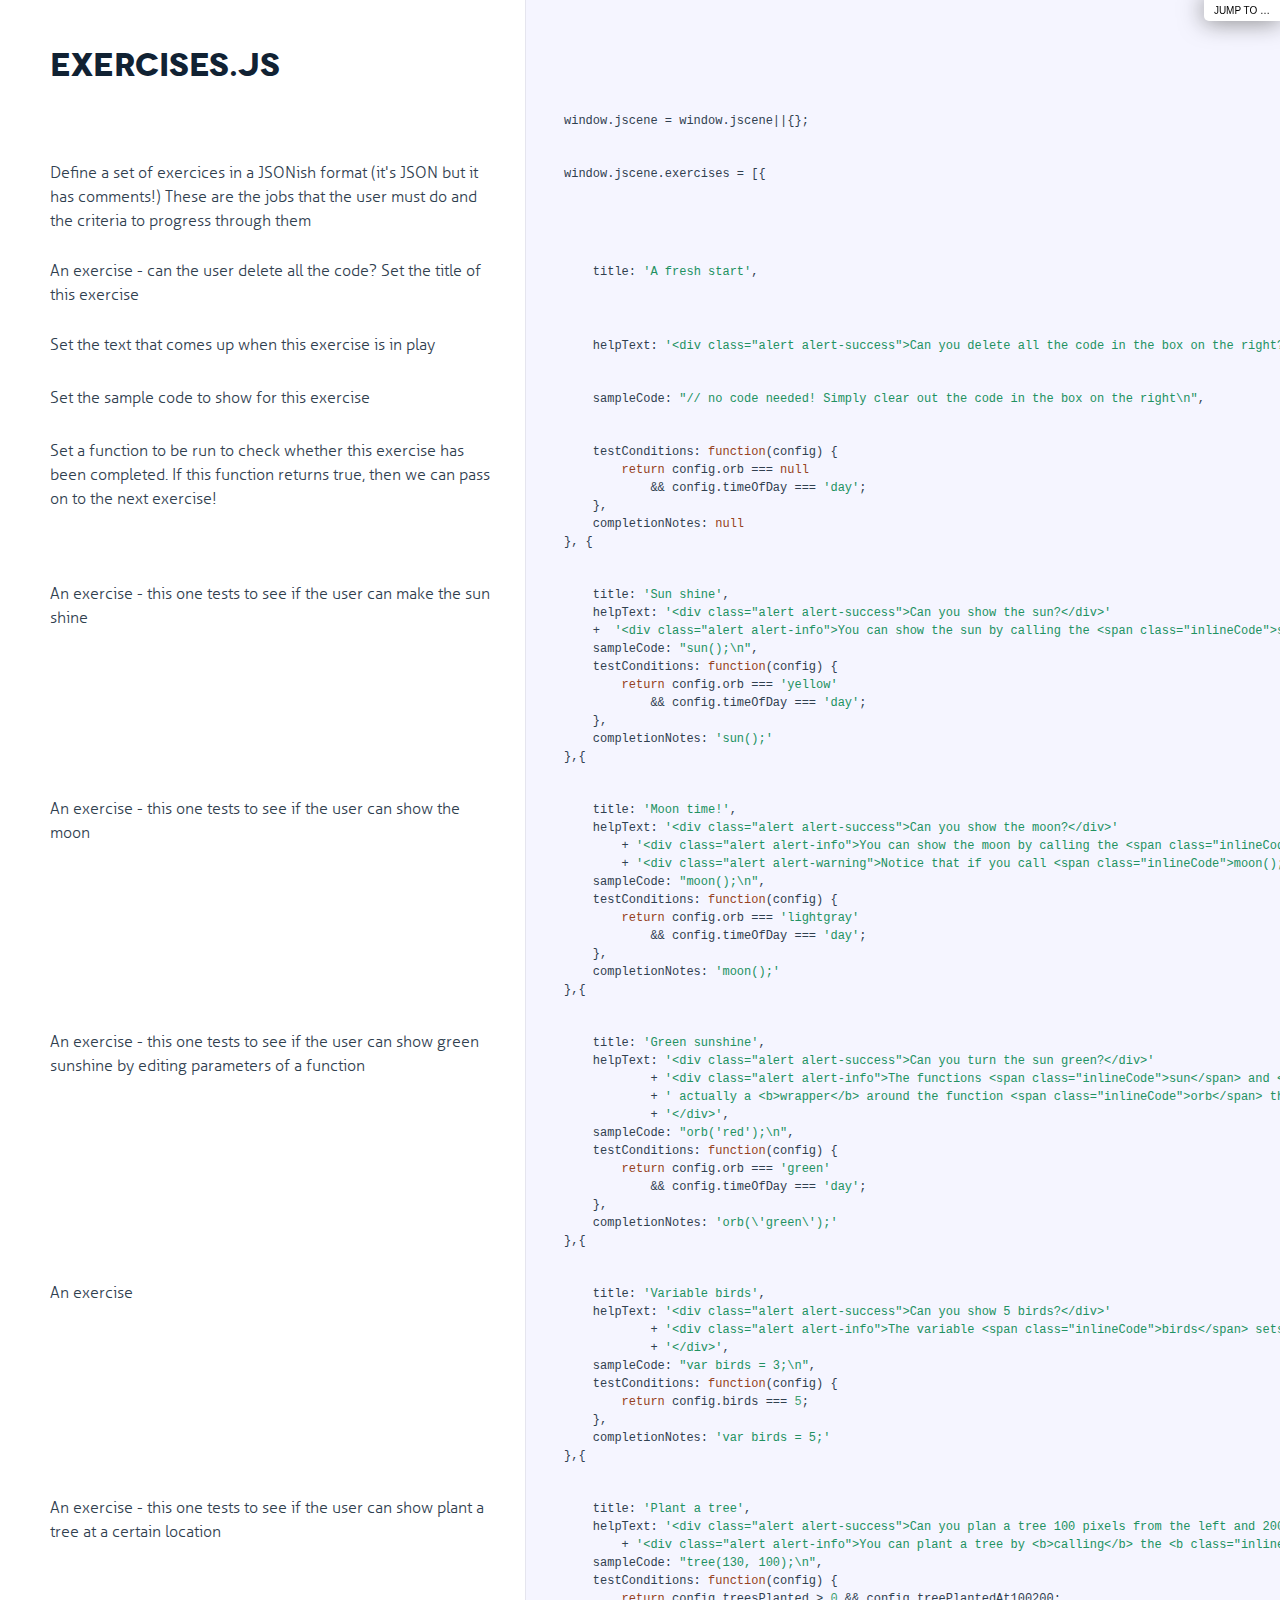
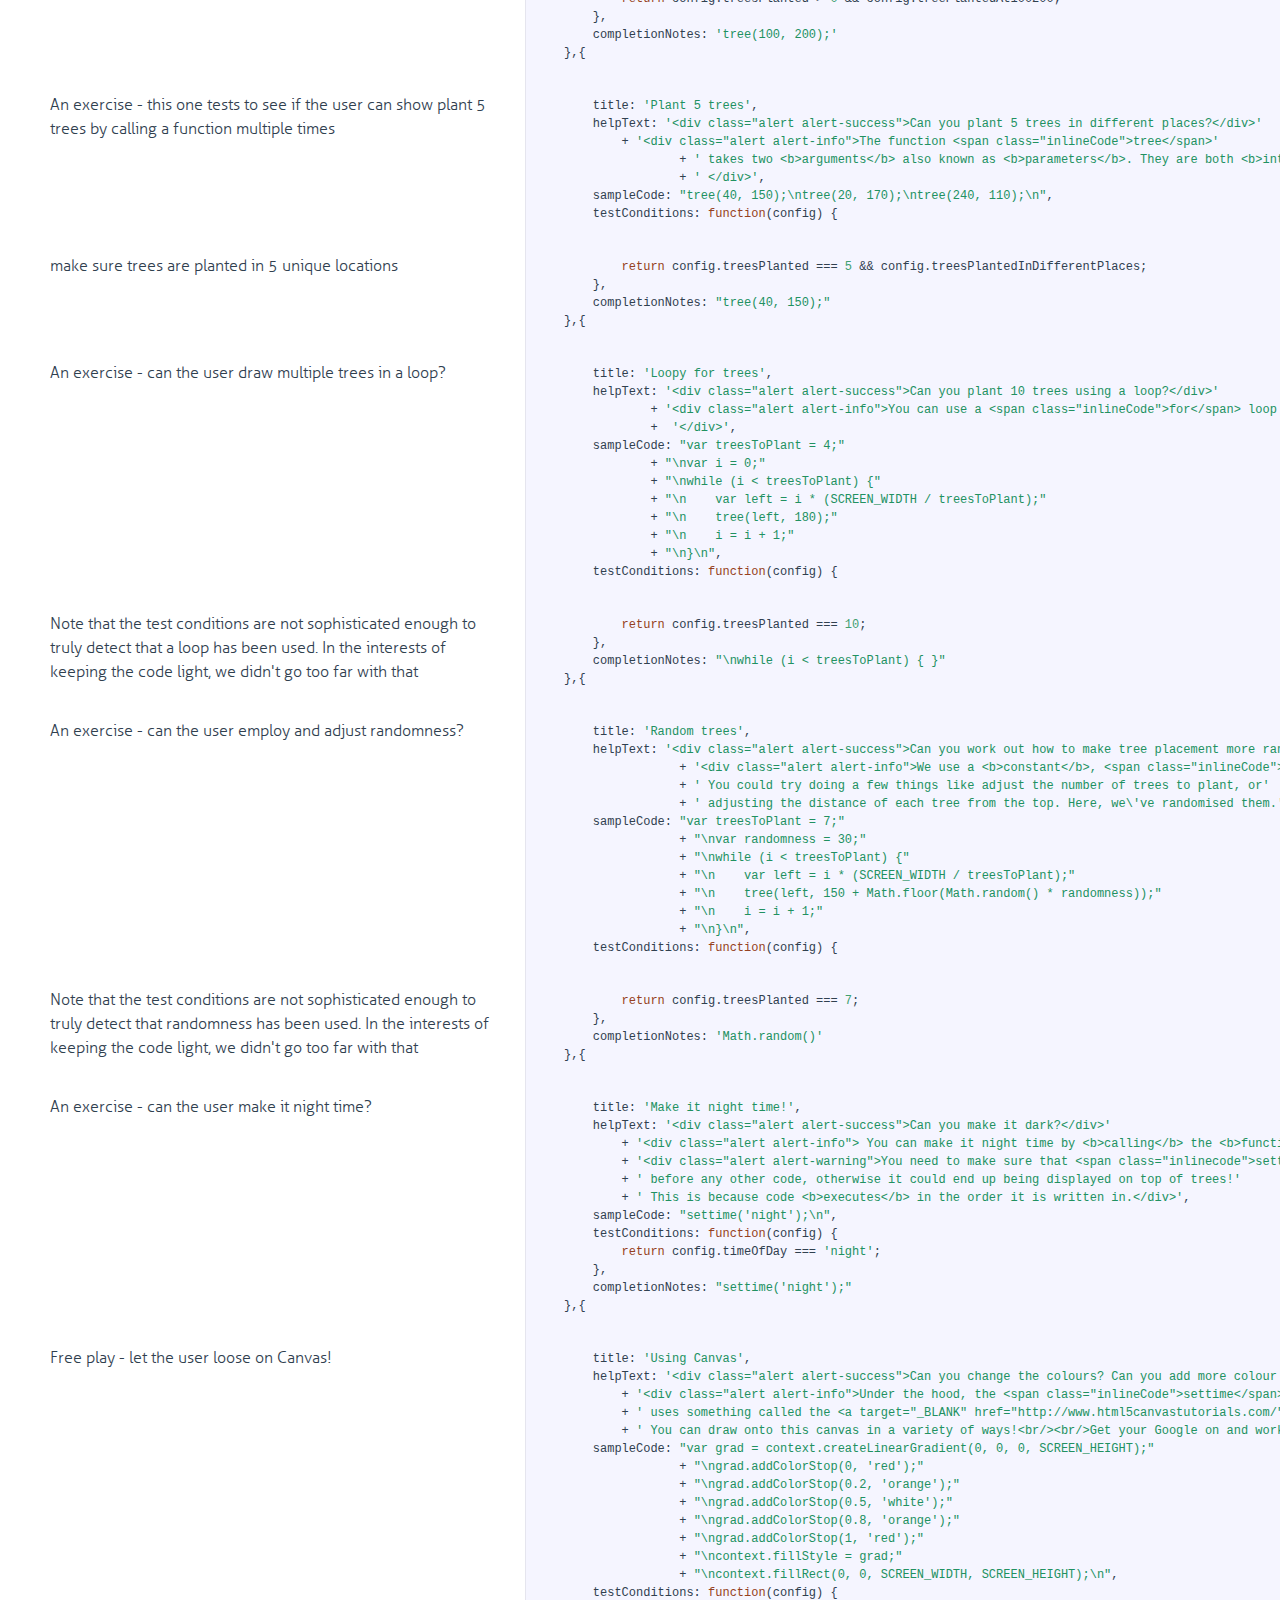
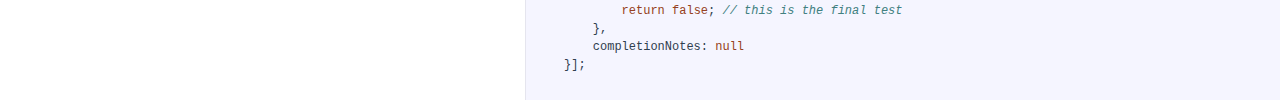
==== docs/exercises.html @ ec860e57 "Update docco" ====
<!DOCTYPE html>

<html>
<head>
  <title>exercises.js</title>
  <meta http-equiv="content-type" content="text/html; charset=UTF-8">
  <meta name="viewport" content="width=device-width, target-densitydpi=160dpi, initial-scale=1.0; maximum-scale=1.0; user-scalable=0;">
  <link rel="stylesheet" media="all" href="docco.css" />
</head>
<body>
  <div id="container">
    <div id="background"></div>
    
      <ul id="jump_to">
        <li>
          <a class="large" href="javascript:void(0);">Jump To &hellip;</a>
          <a class="small" href="javascript:void(0);">+</a>
          <div id="jump_wrapper">
          <div id="jump_page">
            
              
              <a class="source" href="exercises.html">
                exercises.js
              </a>
            
              
              <a class="source" href="jscene-iframe.html">
                jscene-iframe.js
              </a>
            
              
              <a class="source" href="jscene.html">
                jscene.js
              </a>
            
          </div>
        </li>
      </ul>
    
    <ul class="sections">
        
          <li id="title">
              <div class="annotation">
                  <h1>exercises.js</h1>
              </div>
          </li>
        
        
        
        <li id="section-1">
            <div class="annotation">
              
              <div class="pilwrap ">
                <a class="pilcrow" href="#section-1">&#182;</a>
              </div>
              
            </div>
            
            <div class="content"><div class='highlight'><pre>window.jscene = window.jscene||{};</pre></div></div>
            
        </li>
        
        
        <li id="section-2">
            <div class="annotation">
              
              <div class="pilwrap ">
                <a class="pilcrow" href="#section-2">&#182;</a>
              </div>
              <p>Define a set of exercices in a JSONish format (it&#39;s JSON but it has comments!)
These are the jobs that the user must do and the criteria to progress through them</p>

            </div>
            
            <div class="content"><div class='highlight'><pre>window.jscene.exercises = [{</pre></div></div>
            
        </li>
        
        
        <li id="section-3">
            <div class="annotation">
              
              <div class="pilwrap ">
                <a class="pilcrow" href="#section-3">&#182;</a>
              </div>
              <p>An exercise - can the user delete all the code?
Set the title of this exercise</p>

            </div>
            
            <div class="content"><div class='highlight'><pre>    title: <span class="string">'A fresh start'</span>,</pre></div></div>
            
        </li>
        
        
        <li id="section-4">
            <div class="annotation">
              
              <div class="pilwrap ">
                <a class="pilcrow" href="#section-4">&#182;</a>
              </div>
              <p>Set the text that comes up when this exercise is in play</p>

            </div>
            
            <div class="content"><div class='highlight'><pre>    helpText: <span class="string">'&lt;div class="alert alert-success"&gt;Can you delete all the code in the box on the right?&lt;/div&gt;'</span>,</pre></div></div>
            
        </li>
        
        
        <li id="section-5">
            <div class="annotation">
              
              <div class="pilwrap ">
                <a class="pilcrow" href="#section-5">&#182;</a>
              </div>
              <p>Set the sample code to show for this exercise</p>

            </div>
            
            <div class="content"><div class='highlight'><pre>    sampleCode: <span class="string">"// no code needed! Simply clear out the code in the box on the right\n"</span>,</pre></div></div>
            
        </li>
        
        
        <li id="section-6">
            <div class="annotation">
              
              <div class="pilwrap ">
                <a class="pilcrow" href="#section-6">&#182;</a>
              </div>
              <p>Set a function to be run to check whether this exercise has been completed.
If this function returns true, then we can pass on to the next exercise!</p>

            </div>
            
            <div class="content"><div class='highlight'><pre>    testConditions: <span class="keyword">function</span>(config) {
        <span class="keyword">return</span> config.orb === <span class="literal">null</span>
            &amp;&amp; config.timeOfDay === <span class="string">'day'</span>;
    },
    completionNotes: <span class="literal">null</span>
}, {</pre></div></div>
            
        </li>
        
        
        <li id="section-7">
            <div class="annotation">
              
              <div class="pilwrap ">
                <a class="pilcrow" href="#section-7">&#182;</a>
              </div>
              <p>An exercise - this one tests to see if the user can make the sun shine</p>

            </div>
            
            <div class="content"><div class='highlight'><pre>    title: <span class="string">'Sun shine'</span>,
    helpText: <span class="string">'&lt;div class="alert alert-success"&gt;Can you show the sun?&lt;/div&gt;'</span>
    +  <span class="string">'&lt;div class="alert alert-info"&gt;You can show the sun by calling the &lt;span class="inlineCode"&gt;sun&lt;/span&gt; function that has already been defined for you.&lt;/div&gt;'</span>,
    sampleCode: <span class="string">"sun();\n"</span>,
    testConditions: <span class="keyword">function</span>(config) {
        <span class="keyword">return</span> config.orb === <span class="string">'yellow'</span>
            &amp;&amp; config.timeOfDay === <span class="string">'day'</span>;
    },
    completionNotes: <span class="string">'sun();'</span>
},{</pre></div></div>
            
        </li>
        
        
        <li id="section-8">
            <div class="annotation">
              
              <div class="pilwrap ">
                <a class="pilcrow" href="#section-8">&#182;</a>
              </div>
              <p>An exercise - this one tests to see if the user can show the moon</p>

            </div>
            
            <div class="content"><div class='highlight'><pre>    title: <span class="string">'Moon time!'</span>,
    helpText: <span class="string">'&lt;div class="alert alert-success"&gt;Can you show the moon?&lt;/div&gt;'</span>
        + <span class="string">'&lt;div class="alert alert-info"&gt;You can show the moon by calling the &lt;span class="inlineCode"&gt;moon&lt;/span&gt; function that has already been defined for you.&lt;/div&gt;'</span>
        + <span class="string">'&lt;div class="alert alert-warning"&gt;Notice that if you call &lt;span class="inlineCode"&gt;moon();&lt;/span&gt; after other functions, it can draw over the top of what\'s underneath! This is due to the order that the code is executed in, so put it at the top of your code.&lt;/div&gt;'</span>,
    sampleCode: <span class="string">"moon();\n"</span>,
    testConditions: <span class="keyword">function</span>(config) {
        <span class="keyword">return</span> config.orb === <span class="string">'lightgray'</span>
            &amp;&amp; config.timeOfDay === <span class="string">'day'</span>;
    },
    completionNotes: <span class="string">'moon();'</span>
},{</pre></div></div>
            
        </li>
        
        
        <li id="section-9">
            <div class="annotation">
              
              <div class="pilwrap ">
                <a class="pilcrow" href="#section-9">&#182;</a>
              </div>
              <p>An exercise - this one tests to see if the user can show green sunshine
by editing parameters of a function</p>

            </div>
            
            <div class="content"><div class='highlight'><pre>    title: <span class="string">'Green sunshine'</span>,
    helpText: <span class="string">'&lt;div class="alert alert-success"&gt;Can you turn the sun green?&lt;/div&gt;'</span>
            + <span class="string">'&lt;div class="alert alert-info"&gt;The functions &lt;span class="inlineCode"&gt;sun&lt;/span&gt; and &lt;span class="inlineCode"&gt;moon&lt;/span&gt; are'</span>
            + <span class="string">' actually a &lt;b&gt;wrapper&lt;/b&gt; around the function &lt;span class="inlineCode"&gt;orb&lt;/span&gt; that passes a &lt;b&gt;parameter&lt;/b&gt; in to tell it what colour to draw the ball. You could make the sun any colour you like! Wrapper functions are great for &lt;b&gt;composing functionality&lt;/b&gt; - making something complicated out of lots of simple things.'</span>
            + <span class="string">'&lt;/div&gt;'</span>,
    sampleCode: <span class="string">"orb('red');\n"</span>,
    testConditions: <span class="keyword">function</span>(config) {
        <span class="keyword">return</span> config.orb === <span class="string">'green'</span>
            &amp;&amp; config.timeOfDay === <span class="string">'day'</span>;
    },
    completionNotes: <span class="string">'orb(\'green\');'</span>
},{</pre></div></div>
            
        </li>
        
        
        <li id="section-10">
            <div class="annotation">
              
              <div class="pilwrap ">
                <a class="pilcrow" href="#section-10">&#182;</a>
              </div>
              <p>An exercise</p>

            </div>
            
            <div class="content"><div class='highlight'><pre>    title: <span class="string">'Variable birds'</span>,
    helpText: <span class="string">'&lt;div class="alert alert-success"&gt;Can you show 5 birds?&lt;/div&gt;'</span>
            + <span class="string">'&lt;div class="alert alert-info"&gt;The variable &lt;span class="inlineCode"&gt;birds&lt;/span&gt; sets how many birds to show. You can show up to 6 birds.'</span>
            + <span class="string">'&lt;/div&gt;'</span>,
    sampleCode: <span class="string">"var birds = 3;\n"</span>,
    testConditions: <span class="keyword">function</span>(config) {
        <span class="keyword">return</span> config.birds === <span class="number">5</span>;
    },
    completionNotes: <span class="string">'var birds = 5;'</span>
},{</pre></div></div>
            
        </li>
        
        
        <li id="section-11">
            <div class="annotation">
              
              <div class="pilwrap ">
                <a class="pilcrow" href="#section-11">&#182;</a>
              </div>
              <p>An exercise - this one tests to see if the user can show plant a tree
at a certain location</p>

            </div>
            
            <div class="content"><div class='highlight'><pre>    title: <span class="string">'Plant a tree'</span>,
    helpText: <span class="string">'&lt;div class="alert alert-success"&gt;Can you plan a tree 100 pixels from the left and 200 pixels from the top?&lt;/div&gt;'</span>
        + <span class="string">'&lt;div class="alert alert-info"&gt;You can plant a tree by &lt;b&gt;calling&lt;/b&gt; the &lt;b class="inlineCode"&gt;tree&lt;/b&gt; function. You can tell the computer WHERE to plant the tree by using the parameters of tree.&lt;br/&gt;&lt;br/&gt;The first parameter is how many pixels from the LEFT of the screen. The second parameter is how many pixels from the TOP of the screen (Cartesian co-ordinates).&lt;/div&gt;'</span>,
    sampleCode: <span class="string">"tree(130, 100);\n"</span>,
    testConditions: <span class="keyword">function</span>(config) {
        <span class="keyword">return</span> config.treesPlanted &gt; <span class="number">0</span> &amp;&amp; config.treePlantedAt100200;
    },
    completionNotes: <span class="string">'tree(100, 200);'</span>
},{</pre></div></div>
            
        </li>
        
        
        <li id="section-12">
            <div class="annotation">
              
              <div class="pilwrap ">
                <a class="pilcrow" href="#section-12">&#182;</a>
              </div>
              <p>An exercise - this one tests to see if the user can show plant 5 trees
by calling a function multiple times</p>

            </div>
            
            <div class="content"><div class='highlight'><pre>    title: <span class="string">'Plant 5 trees'</span>,
    helpText: <span class="string">'&lt;div class="alert alert-success"&gt;Can you plant 5 trees in different places?&lt;/div&gt;'</span>
        + <span class="string">'&lt;div class="alert alert-info"&gt;The function &lt;span class="inlineCode"&gt;tree&lt;/span&gt;'</span>
                + <span class="string">' takes two &lt;b&gt;arguments&lt;/b&gt; also known as &lt;b&gt;parameters&lt;/b&gt;. They are both &lt;b&gt;integers&lt;/b&gt; which means "whole numbers". You can plant as many as you like - the function can be called as often as you want.'</span>
                + <span class="string">' &lt;/div&gt;'</span>,
    sampleCode: <span class="string">"tree(40, 150);\ntree(20, 170);\ntree(240, 110);\n"</span>,
    testConditions: <span class="keyword">function</span>(config) {</pre></div></div>
            
        </li>
        
        
        <li id="section-13">
            <div class="annotation">
              
              <div class="pilwrap ">
                <a class="pilcrow" href="#section-13">&#182;</a>
              </div>
              <p>make sure trees are planted in 5 unique locations</p>

            </div>
            
            <div class="content"><div class='highlight'><pre>        <span class="keyword">return</span> config.treesPlanted === <span class="number">5</span> &amp;&amp; config.treesPlantedInDifferentPlaces;
    },
    completionNotes: <span class="string">"tree(40, 150);"</span>
},{</pre></div></div>
            
        </li>
        
        
        <li id="section-14">
            <div class="annotation">
              
              <div class="pilwrap ">
                <a class="pilcrow" href="#section-14">&#182;</a>
              </div>
              <p>An exercise - can the user draw multiple trees in a loop?</p>

            </div>
            
            <div class="content"><div class='highlight'><pre>    title: <span class="string">'Loopy for trees'</span>,
    helpText: <span class="string">'&lt;div class="alert alert-success"&gt;Can you plant 10 trees using a loop?&lt;/div&gt;'</span>
            + <span class="string">'&lt;div class="alert alert-info"&gt;You can use a &lt;span class="inlineCode"&gt;for&lt;/span&gt; loop and a little bit of simple maths to draw a row of trees.'</span>
            +  <span class="string">'&lt;/div&gt;'</span>,
    sampleCode: <span class="string">"var treesToPlant = 4;"</span>
            + <span class="string">"\nvar i = 0;"</span>
            + <span class="string">"\nwhile (i &lt; treesToPlant) {"</span>
            + <span class="string">"\n    var left = i * (SCREEN_WIDTH / treesToPlant);"</span>
            + <span class="string">"\n    tree(left, 180);"</span>
            + <span class="string">"\n    i = i + 1;"</span>
            + <span class="string">"\n}\n"</span>,
    testConditions: <span class="keyword">function</span>(config) {</pre></div></div>
            
        </li>
        
        
        <li id="section-15">
            <div class="annotation">
              
              <div class="pilwrap ">
                <a class="pilcrow" href="#section-15">&#182;</a>
              </div>
              <p>Note that the test conditions are not sophisticated enough to truly
detect that a loop has been used. In the interests of keeping the code
light, we didn&#39;t go too far with that</p>

            </div>
            
            <div class="content"><div class='highlight'><pre>        <span class="keyword">return</span> config.treesPlanted === <span class="number">10</span>;
    },
    completionNotes: <span class="string">"\nwhile (i &lt; treesToPlant) { }"</span>
},{</pre></div></div>
            
        </li>
        
        
        <li id="section-16">
            <div class="annotation">
              
              <div class="pilwrap ">
                <a class="pilcrow" href="#section-16">&#182;</a>
              </div>
              <p>An exercise - can the user employ and adjust randomness?</p>

            </div>
            
            <div class="content"><div class='highlight'><pre>    title: <span class="string">'Random trees'</span>,
    helpText: <span class="string">'&lt;div class="alert alert-success"&gt;Can you work out how to make tree placement more random?&lt;/div&gt;'</span>
                + <span class="string">'&lt;div class="alert alert-info"&gt;We use a &lt;b&gt;constant&lt;/b&gt;, &lt;span class="inlineCode"&gt;SCREEN_WIDTH&lt;/span&gt;, so we don\'t have to write \'400\' every time we want to specify the width of the viewport. This is called &lt;b&gt;avoiding magic numbers&lt;/b&gt; - magic is not good in programming! We like things to be clear!&lt;br/&gt;&lt;br/&gt;'</span>
                + <span class="string">' You could try doing a few things like adjust the number of trees to plant, or'</span>
                + <span class="string">' adjusting the distance of each tree from the top. Here, we\'ve randomised them.'</span>,
    sampleCode: <span class="string">"var treesToPlant = 7;"</span>
                + <span class="string">"\nvar randomness = 30;"</span>
                + <span class="string">"\nwhile (i &lt; treesToPlant) {"</span>
                + <span class="string">"\n    var left = i * (SCREEN_WIDTH / treesToPlant);"</span>
                + <span class="string">"\n    tree(left, 150 + Math.floor(Math.random() * randomness));"</span>
                + <span class="string">"\n    i = i + 1;"</span>
                + <span class="string">"\n}\n"</span>,
    testConditions: <span class="keyword">function</span>(config) {</pre></div></div>
            
        </li>
        
        
        <li id="section-17">
            <div class="annotation">
              
              <div class="pilwrap ">
                <a class="pilcrow" href="#section-17">&#182;</a>
              </div>
              <p>Note that the test conditions are not sophisticated enough to truly
detect that randomness has been used. In the interests of keeping the code
light, we didn&#39;t go too far with that</p>

            </div>
            
            <div class="content"><div class='highlight'><pre>        <span class="keyword">return</span> config.treesPlanted === <span class="number">7</span>;
    },
    completionNotes: <span class="string">'Math.random()'</span>
},{</pre></div></div>
            
        </li>
        
        
        <li id="section-18">
            <div class="annotation">
              
              <div class="pilwrap ">
                <a class="pilcrow" href="#section-18">&#182;</a>
              </div>
              <p>An exercise - can the user make it night time?</p>

            </div>
            
            <div class="content"><div class='highlight'><pre>    title: <span class="string">'Make it night time!'</span>,
    helpText: <span class="string">'&lt;div class="alert alert-success"&gt;Can you make it dark?&lt;/div&gt;'</span>
        + <span class="string">'&lt;div class="alert alert-info"&gt; You can make it night time by &lt;b&gt;calling&lt;/b&gt; the &lt;b&gt;function&lt;/b&gt; &lt;span class="inlineCode"&gt;settime&lt;/span&gt; and &lt;b&gt;passing in&lt;/b&gt; the &lt;b&gt;parameter&lt;/b&gt; \'night\'.&lt;/div&gt;'</span>
        + <span class="string">'&lt;div class="alert alert-warning"&gt;You need to make sure that &lt;span class="inlinecode"&gt;settime&lt;/span&gt; is &lt;b&gt;called&lt;/b&gt;'</span>
        + <span class="string">' before any other code, otherwise it could end up being displayed on top of trees!'</span>
        + <span class="string">' This is because code &lt;b&gt;executes&lt;/b&gt; in the order it is written in.&lt;/div&gt;'</span>,
    sampleCode: <span class="string">"settime('night');\n"</span>,
    testConditions: <span class="keyword">function</span>(config) {
        <span class="keyword">return</span> config.timeOfDay === <span class="string">'night'</span>;
    },
    completionNotes: <span class="string">"settime('night');"</span>
},{</pre></div></div>
            
        </li>
        
        
        <li id="section-19">
            <div class="annotation">
              
              <div class="pilwrap ">
                <a class="pilcrow" href="#section-19">&#182;</a>
              </div>
              <p>Free play - let the user loose on Canvas!</p>

            </div>
            
            <div class="content"><div class='highlight'><pre>    title: <span class="string">'Using Canvas'</span>,
    helpText: <span class="string">'&lt;div class="alert alert-success"&gt;Can you change the colours? Can you add more colour stops?&lt;/div&gt;'</span>
        + <span class="string">'&lt;div class="alert alert-info"&gt;Under the hood, the &lt;span class="inlineCode"&gt;settime&lt;/span&gt; function'</span>
        + <span class="string">' uses something called the &lt;a target="_BLANK" href="http://www.html5canvastutorials.com/"&gt;canvas&lt;/a&gt;.'</span>
        + <span class="string">' You can draw onto this canvas in a variety of ways!&lt;br/&gt;&lt;br/&gt;Get your Google on and work out how to change the sky colour gradients! You can draw anything on a Canvas!&lt;/div&gt;'</span>,
    sampleCode: <span class="string">"var grad = context.createLinearGradient(0, 0, 0, SCREEN_HEIGHT);"</span>
                + <span class="string">"\ngrad.addColorStop(0, 'red');"</span>
                + <span class="string">"\ngrad.addColorStop(0.2, 'orange');"</span>
                + <span class="string">"\ngrad.addColorStop(0.5, 'white');"</span>
                + <span class="string">"\ngrad.addColorStop(0.8, 'orange');"</span>
                + <span class="string">"\ngrad.addColorStop(1, 'red');"</span>
                + <span class="string">"\ncontext.fillStyle = grad;"</span>
                + <span class="string">"\ncontext.fillRect(0, 0, SCREEN_WIDTH, SCREEN_HEIGHT);\n"</span>,
    testConditions: <span class="keyword">function</span>(config) {
        <span class="keyword">return</span> <span class="literal">false</span>; <span class="comment">// this is the final test</span>
    },
    completionNotes: <span class="literal">null</span>
}];</pre></div></div>
            
        </li>
        
    </ul>
  </div>
</body>
</html>
---- docs/docco.css ----
/*--------------------- Typography ----------------------------*/

@font-face {
    font-family: 'aller-light';
    src: url('public/fonts/aller-light.eot');
    src: url('public/fonts/aller-light.eot?#iefix') format('embedded-opentype'),
         url('public/fonts/aller-light.woff') format('woff'),
         url('public/fonts/aller-light.ttf') format('truetype');
    font-weight: normal;
    font-style: normal;
}

@font-face {
    font-family: 'aller-bold';
    src: url('public/fonts/aller-bold.eot');
    src: url('public/fonts/aller-bold.eot?#iefix') format('embedded-opentype'),
         url('public/fonts/aller-bold.woff') format('woff'),
         url('public/fonts/aller-bold.ttf') format('truetype');
    font-weight: normal;
    font-style: normal;
}

@font-face {
    font-family: 'novecento-bold';
    src: url('public/fonts/novecento-bold.eot');
    src: url('public/fonts/novecento-bold.eot?#iefix') format('embedded-opentype'),
         url('public/fonts/novecento-bold.woff') format('woff'),
         url('public/fonts/novecento-bold.ttf') format('truetype');
    font-weight: normal;
    font-style: normal;
}

/*--------------------- Layout ----------------------------*/
html { height: 100%; }
body {
  font-family: "aller-light";
  font-size: 14px;
  line-height: 18px;
  color: #30404f;
  margin: 0; padding: 0;
  height:100%;
}
#container { min-height: 100%; }

a {
  color: #000;
}

b, strong {
  font-weight: normal;
  font-family: "aller-bold";
}

p, ul, ol {
  margin: 15px 0 0px;
}

h1, h2, h3, h4, h5, h6 {
  color: #112233;
  line-height: 1em;
  font-weight: normal;
  font-family: "novecento-bold";
  text-transform: uppercase;
  margin: 30px 0 15px 0;
}

h1 {
  margin-top: 40px;
}

hr {
  border: 0;
  background: 1px solid #ddd;
  height: 1px;
  margin: 20px 0;
}

pre, tt, code {
  font-size: 12px; line-height: 16px;
  font-family: Menlo, Monaco, Consolas, "Lucida Console", monospace;
  margin: 0; padding: 0;
}
  .annotation pre {
    display: block;
    margin: 0;
    padding: 7px 10px;
    background: #fcfcfc;
    -moz-box-shadow:    inset 0 0 10px rgba(0,0,0,0.1);
    -webkit-box-shadow: inset 0 0 10px rgba(0,0,0,0.1);
    box-shadow:         inset 0 0 10px rgba(0,0,0,0.1);
    overflow-x: auto;
  }
    .annotation pre code {
      border: 0;
      padding: 0;
      background: transparent;
    }


blockquote {
  border-left: 5px solid #ccc;
  margin: 0;
  padding: 1px 0 1px 1em;
}
  .sections blockquote p {
    font-family: Menlo, Consolas, Monaco, monospace;
    font-size: 12px; line-height: 16px;
    color: #999;
    margin: 10px 0 0;
    white-space: pre-wrap;
  }

ul.sections {
  list-style: none;
  padding:0 0 5px 0;;
  margin:0;
}

/*
  Force border-box so that % widths fit the parent
  container without overlap because of margin/padding.

  More Info : http://www.quirksmode.org/css/box.html
*/
ul.sections > li > div {
  -moz-box-sizing: border-box;    /* firefox */
  -ms-box-sizing: border-box;     /* ie */
  -webkit-box-sizing: border-box; /* webkit */
  -khtml-box-sizing: border-box;  /* konqueror */
  box-sizing: border-box;         /* css3 */
}


/*---------------------- Jump Page -----------------------------*/
#jump_to, #jump_page {
  margin: 0;
  background: white;
  -webkit-box-shadow: 0 0 25px #777; -moz-box-shadow: 0 0 25px #777;
  -webkit-border-bottom-left-radius: 5px; -moz-border-radius-bottomleft: 5px;
  font: 16px Arial;
  cursor: pointer;
  text-align: right;
  list-style: none;
}

#jump_to a {
  text-decoration: none;
}

#jump_to a.large {
  display: none;
}
#jump_to a.small {
  font-size: 22px;
  font-weight: bold;
  color: #676767;
}

#jump_to, #jump_wrapper {
  position: fixed;
  right: 0; top: 0;
  padding: 10px 15px;
  margin:0;
}

#jump_wrapper {
  display: none;
  padding:0;
}

#jump_to:hover #jump_wrapper {
  display: block;
}

#jump_page {
  padding: 5px 0 3px;
  margin: 0 0 25px 25px;
}

#jump_page .source {
  display: block;
  padding: 15px;
  text-decoration: none;
  border-top: 1px solid #eee;
}

#jump_page .source:hover {
  background: #f5f5ff;
}

#jump_page .source:first-child {
}

/*---------------------- Low resolutions (> 320px) ---------------------*/
@media only screen and (min-width: 320px) {
  .pilwrap { display: none; }

  ul.sections > li > div {
    display: block;
    padding:5px 10px 0 10px;
  }

  ul.sections > li > div.annotation ul, ul.sections > li > div.annotation ol {
    padding-left: 30px;
  }

  ul.sections > li > div.content {
    background: #f5f5ff;
    overflow-x:auto;
    -webkit-box-shadow: inset 0 0 5px #e5e5ee;
    box-shadow: inset 0 0 5px #e5e5ee;
    border: 1px solid #dedede;
    margin:5px 10px 5px 10px;
    padding-bottom: 5px;
  }

  ul.sections > li > div.annotation pre {
    margin: 7px 0 7px;
    padding-left: 15px;
  }

  ul.sections > li > div.annotation p tt, .annotation code {
    background: #f8f8ff;
    border: 1px solid #dedede;
    font-size: 12px;
    padding: 0 0.2em;
  }
}

/*----------------------  (> 481px) ---------------------*/
@media only screen and (min-width: 481px) {
  #container {
    position: relative;
  }
  body {
    background-color: #F5F5FF;
    font-size: 15px;
    line-height: 21px;
  }
  pre, tt, code {
    line-height: 18px;
  }
  p, ul, ol {
    margin: 0 0 15px;
  }


  #jump_to {
    padding: 5px 10px;
  }
  #jump_wrapper {
    padding: 0;
  }
  #jump_to, #jump_page {
    font: 10px Arial;
    text-transform: uppercase;
  }
  #jump_page .source {
    padding: 5px 10px;
  }
  #jump_to a.large {
    display: inline-block;
  }
  #jump_to a.small {
    display: none;
  }



  #background {
    position: absolute;
    top: 0; bottom: 0;
    width: 350px;
    background: #fff;
    border-right: 1px solid #e5e5ee;
    z-index: -1;
  }

  ul.sections > li > div.annotation ul, ul.sections > li > div.annotation ol {
    padding-left: 40px;
  }

  ul.sections > li {
    white-space: nowrap;
  }

  ul.sections > li > div {
    display: inline-block;
  }

  ul.sections > li > div.annotation {
    max-width: 350px;
    min-width: 350px;
    min-height: 5px;
    padding: 13px;
    overflow-x: hidden;
    white-space: normal;
    vertical-align: top;
    text-align: left;
  }
  ul.sections > li > div.annotation pre {
    margin: 15px 0 15px;
    padding-left: 15px;
  }

  ul.sections > li > div.content {
    padding: 13px;
    vertical-align: top;
    background: #f5f5ff;
    border: none;
    -webkit-box-shadow: none;
    box-shadow: none;
  }

  .pilwrap {
    position: relative;
    display: inline;
  }

  .pilcrow {
    font: 12px Arial;
    text-decoration: none;
    color: #454545;
    position: absolute;
    top: 3px; left: -20px;
    padding: 1px 2px;
    opacity: 0;
    -webkit-transition: opacity 0.2s linear;
  }
    .for-h1 .pilcrow {
      top: 47px;
    }
    .for-h2 .pilcrow, .for-h3 .pilcrow, .for-h4 .pilcrow {
      top: 35px;
    }

  ul.sections > li > div.annotation:hover .pilcrow {
    opacity: 1;
  }
}

/*---------------------- (> 1025px) ---------------------*/
@media only screen and (min-width: 1025px) {

  body {
    font-size: 16px;
    line-height: 24px;
  }

  #background {
    width: 525px;
  }
  ul.sections > li > div.annotation {
    max-width: 525px;
    min-width: 525px;
    padding: 10px 25px 1px 50px;
  }
  ul.sections > li > div.content {
    padding: 9px 15px 16px 25px;
  }
}

/*---------------------- Syntax Highlighting -----------------------------*/

td.linenos { background-color: #f0f0f0; padding-right: 10px; }
span.lineno { background-color: #f0f0f0; padding: 0 5px 0 5px; }
/*

github.com style (c) Vasily Polovnyov <vast@whiteants.net>

*/

pre code {
  display: block; padding: 0.5em;
  color: #000;
  background: #f8f8ff
}

pre .comment,
pre .template_comment,
pre .diff .header,
pre .javadoc {
  color: #408080;
  font-style: italic
}

pre .keyword,
pre .assignment,
pre .literal,
pre .css .rule .keyword,
pre .winutils,
pre .javascript .title,
pre .lisp .title,
pre .subst {
  color: #954121;
  /*font-weight: bold*/
}

pre .number,
pre .hexcolor {
  color: #40a070
}

pre .string,
pre .tag .value,
pre .phpdoc,
pre .tex .formula {
  color: #219161;
}

pre .title,
pre .id {
  color: #19469D;
}
pre .params {
  color: #00F;
}

pre .javascript .title,
pre .lisp .title,
pre .subst {
  font-weight: normal
}

pre .class .title,
pre .haskell .label,
pre .tex .command {
  color: #458;
  font-weight: bold
}

pre .tag,
pre .tag .title,
pre .rules .property,
pre .django .tag .keyword {
  color: #000080;
  font-weight: normal
}

pre .attribute,
pre .variable,
pre .instancevar,
pre .lisp .body {
  color: #008080
}

pre .regexp {
  color: #B68
}

pre .class {
  color: #458;
  font-weight: bold
}

pre .symbol,
pre .ruby .symbol .string,
pre .ruby .symbol .keyword,
pre .ruby .symbol .keymethods,
pre .lisp .keyword,
pre .tex .special,
pre .input_number {
  color: #990073
}

pre .builtin,
pre .constructor,
pre .built_in,
pre .lisp .title {
  color: #0086b3
}

pre .preprocessor,
pre .pi,
pre .doctype,
pre .shebang,
pre .cdata {
  color: #999;
  font-weight: bold
}

pre .deletion {
  background: #fdd
}

pre .addition {
  background: #dfd
}

pre .diff .change {
  background: #0086b3
}

pre .chunk {
  color: #aaa
}

pre .tex .formula {
  opacity: 0.5;
}
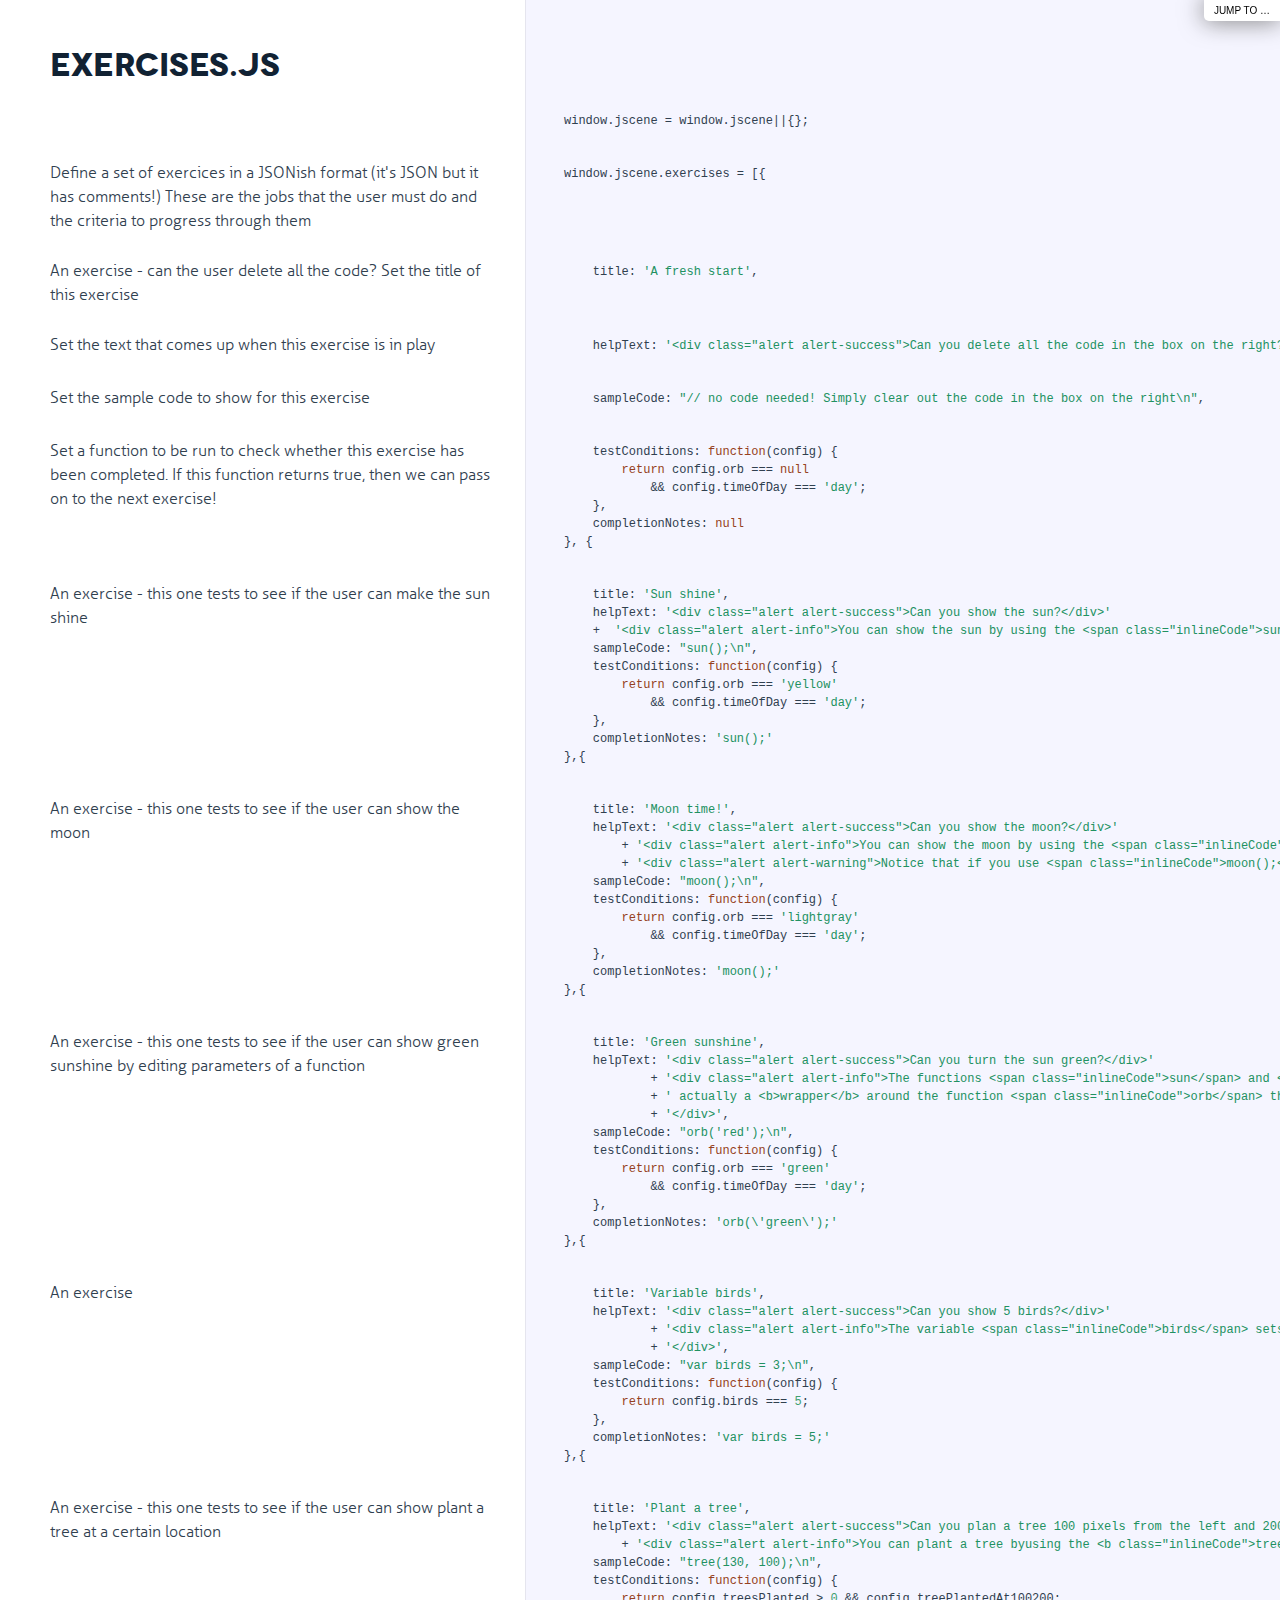
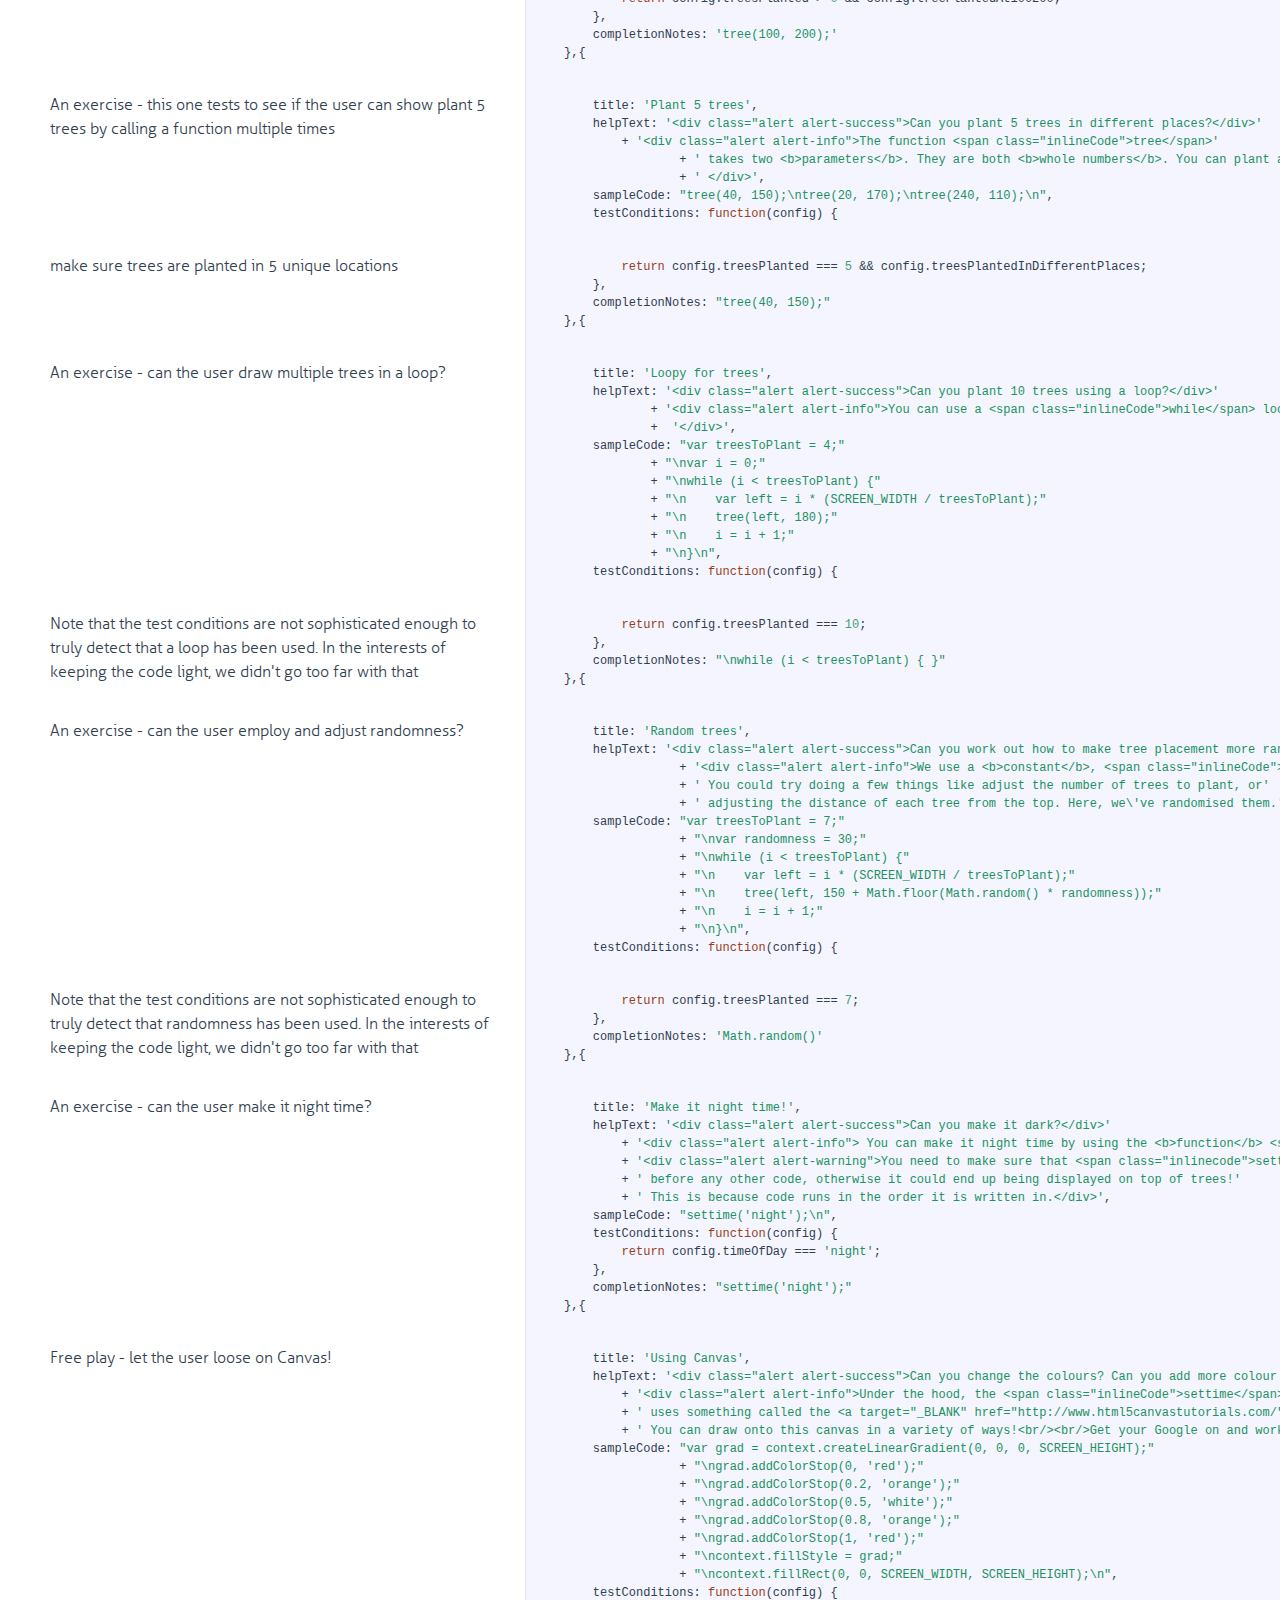
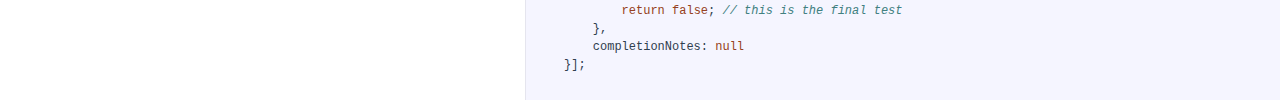
==== commit 5b73f1b9: "Update docco documentation" ====
--- a/docs/exercises.html
+++ b/docs/exercises.html
@@ -156,7 +156,7 @@
             
             <div class="content"><div class='highlight'><pre>    title: <span class="string">'Sun shine'</span>,
     helpText: <span class="string">'&lt;div class="alert alert-success"&gt;Can you show the sun?&lt;/div&gt;'</span>
-    +  <span class="string">'&lt;div class="alert alert-info"&gt;You can show the sun by calling the &lt;span class="inlineCode"&gt;sun&lt;/span&gt; function that has already been defined for you.&lt;/div&gt;'</span>,
+    +  <span class="string">'&lt;div class="alert alert-info"&gt;You can show the sun by using the &lt;span class="inlineCode"&gt;sun&lt;/span&gt; function that has already been defined for you.&lt;/div&gt;'</span>,
     sampleCode: <span class="string">"sun();\n"</span>,
     testConditions: <span class="keyword">function</span>(config) {
         <span class="keyword">return</span> config.orb === <span class="string">'yellow'</span>
@@ -180,8 +180,8 @@
             
             <div class="content"><div class='highlight'><pre>    title: <span class="string">'Moon time!'</span>,
     helpText: <span class="string">'&lt;div class="alert alert-success"&gt;Can you show the moon?&lt;/div&gt;'</span>
-        + <span class="string">'&lt;div class="alert alert-info"&gt;You can show the moon by calling the &lt;span class="inlineCode"&gt;moon&lt;/span&gt; function that has already been defined for you.&lt;/div&gt;'</span>
-        + <span class="string">'&lt;div class="alert alert-warning"&gt;Notice that if you call &lt;span class="inlineCode"&gt;moon();&lt;/span&gt; after other functions, it can draw over the top of what\'s underneath! This is due to the order that the code is executed in, so put it at the top of your code.&lt;/div&gt;'</span>,
+        + <span class="string">'&lt;div class="alert alert-info"&gt;You can show the moon by using the &lt;span class="inlineCode"&gt;moon&lt;/span&gt; function that has already been defined for you.&lt;/div&gt;'</span>
+        + <span class="string">'&lt;div class="alert alert-warning"&gt;Notice that if you use &lt;span class="inlineCode"&gt;moon();&lt;/span&gt; after other functions, it can draw over the top of what\'s underneath! This is due to the order that the code is run in, so put it at the top of your code.&lt;/div&gt;'</span>,
     sampleCode: <span class="string">"moon();\n"</span>,
     testConditions: <span class="keyword">function</span>(config) {
         <span class="keyword">return</span> config.orb === <span class="string">'lightgray'</span>
@@ -207,7 +207,7 @@
             <div class="content"><div class='highlight'><pre>    title: <span class="string">'Green sunshine'</span>,
     helpText: <span class="string">'&lt;div class="alert alert-success"&gt;Can you turn the sun green?&lt;/div&gt;'</span>
             + <span class="string">'&lt;div class="alert alert-info"&gt;The functions &lt;span class="inlineCode"&gt;sun&lt;/span&gt; and &lt;span class="inlineCode"&gt;moon&lt;/span&gt; are'</span>
-            + <span class="string">' actually a &lt;b&gt;wrapper&lt;/b&gt; around the function &lt;span class="inlineCode"&gt;orb&lt;/span&gt; that passes a &lt;b&gt;parameter&lt;/b&gt; in to tell it what colour to draw the ball. You could make the sun any colour you like! Wrapper functions are great for &lt;b&gt;composing functionality&lt;/b&gt; - making something complicated out of lots of simple things.'</span>
+            + <span class="string">' actually a &lt;b&gt;wrapper&lt;/b&gt; around the function &lt;span class="inlineCode"&gt;orb&lt;/span&gt; that passes a &lt;b&gt;parameter&lt;/b&gt; to tell it what colour to draw the ball. You could make the sun any colour you like!'</span>
             + <span class="string">'&lt;/div&gt;'</span>,
     sampleCode: <span class="string">"orb('red');\n"</span>,
     testConditions: <span class="keyword">function</span>(config) {
@@ -257,7 +257,7 @@
             
             <div class="content"><div class='highlight'><pre>    title: <span class="string">'Plant a tree'</span>,
     helpText: <span class="string">'&lt;div class="alert alert-success"&gt;Can you plan a tree 100 pixels from the left and 200 pixels from the top?&lt;/div&gt;'</span>
-        + <span class="string">'&lt;div class="alert alert-info"&gt;You can plant a tree by &lt;b&gt;calling&lt;/b&gt; the &lt;b class="inlineCode"&gt;tree&lt;/b&gt; function. You can tell the computer WHERE to plant the tree by using the parameters of tree.&lt;br/&gt;&lt;br/&gt;The first parameter is how many pixels from the LEFT of the screen. The second parameter is how many pixels from the TOP of the screen (Cartesian co-ordinates).&lt;/div&gt;'</span>,
+        + <span class="string">'&lt;div class="alert alert-info"&gt;You can plant a tree byusing the &lt;b class="inlineCode"&gt;tree&lt;/b&gt; function. You can tell the computer WHERE to plant the tree by using the parameters of tree.&lt;br/&gt;&lt;br/&gt;The first parameter is how many pixels from the LEFT of the screen. The second parameter is how many pixels from the TOP of the screen.&lt;/div&gt;'</span>,
     sampleCode: <span class="string">"tree(130, 100);\n"</span>,
     testConditions: <span class="keyword">function</span>(config) {
         <span class="keyword">return</span> config.treesPlanted &gt; <span class="number">0</span> &amp;&amp; config.treePlantedAt100200;
@@ -282,7 +282,7 @@
             <div class="content"><div class='highlight'><pre>    title: <span class="string">'Plant 5 trees'</span>,
     helpText: <span class="string">'&lt;div class="alert alert-success"&gt;Can you plant 5 trees in different places?&lt;/div&gt;'</span>
         + <span class="string">'&lt;div class="alert alert-info"&gt;The function &lt;span class="inlineCode"&gt;tree&lt;/span&gt;'</span>
-                + <span class="string">' takes two &lt;b&gt;arguments&lt;/b&gt; also known as &lt;b&gt;parameters&lt;/b&gt;. They are both &lt;b&gt;integers&lt;/b&gt; which means "whole numbers". You can plant as many as you like - the function can be called as often as you want.'</span>
+                + <span class="string">' takes two &lt;b&gt;parameters&lt;/b&gt;. They are both &lt;b&gt;whole numbers&lt;/b&gt;. You can plant as many as you like!'</span>
                 + <span class="string">' &lt;/div&gt;'</span>,
     sampleCode: <span class="string">"tree(40, 150);\ntree(20, 170);\ntree(240, 110);\n"</span>,
     testConditions: <span class="keyword">function</span>(config) {</pre></div></div>
@@ -320,7 +320,7 @@
             
             <div class="content"><div class='highlight'><pre>    title: <span class="string">'Loopy for trees'</span>,
     helpText: <span class="string">'&lt;div class="alert alert-success"&gt;Can you plant 10 trees using a loop?&lt;/div&gt;'</span>
-            + <span class="string">'&lt;div class="alert alert-info"&gt;You can use a &lt;span class="inlineCode"&gt;for&lt;/span&gt; loop and a little bit of simple maths to draw a row of trees.'</span>
+            + <span class="string">'&lt;div class="alert alert-info"&gt;You can use a &lt;span class="inlineCode"&gt;while&lt;/span&gt; loop and a little bit of simple maths to draw a row of trees.'</span>
             +  <span class="string">'&lt;/div&gt;'</span>,
     sampleCode: <span class="string">"var treesToPlant = 4;"</span>
             + <span class="string">"\nvar i = 0;"</span>
@@ -366,7 +366,7 @@
             
             <div class="content"><div class='highlight'><pre>    title: <span class="string">'Random trees'</span>,
     helpText: <span class="string">'&lt;div class="alert alert-success"&gt;Can you work out how to make tree placement more random?&lt;/div&gt;'</span>
-                + <span class="string">'&lt;div class="alert alert-info"&gt;We use a &lt;b&gt;constant&lt;/b&gt;, &lt;span class="inlineCode"&gt;SCREEN_WIDTH&lt;/span&gt;, so we don\'t have to write \'400\' every time we want to specify the width of the viewport. This is called &lt;b&gt;avoiding magic numbers&lt;/b&gt; - magic is not good in programming! We like things to be clear!&lt;br/&gt;&lt;br/&gt;'</span>
+                + <span class="string">'&lt;div class="alert alert-info"&gt;We use a &lt;b&gt;constant&lt;/b&gt;, &lt;span class="inlineCode"&gt;SCREEN_WIDTH&lt;/span&gt;, so we don\'t have to write \'400\' every time we want to specify the width of the scene.&lt;br/&gt;&lt;br/&gt;'</span>
                 + <span class="string">' You could try doing a few things like adjust the number of trees to plant, or'</span>
                 + <span class="string">' adjusting the distance of each tree from the top. Here, we\'ve randomised them.'</span>,
     sampleCode: <span class="string">"var treesToPlant = 7;"</span>
@@ -413,10 +413,10 @@
             
             <div class="content"><div class='highlight'><pre>    title: <span class="string">'Make it night time!'</span>,
     helpText: <span class="string">'&lt;div class="alert alert-success"&gt;Can you make it dark?&lt;/div&gt;'</span>
-        + <span class="string">'&lt;div class="alert alert-info"&gt; You can make it night time by &lt;b&gt;calling&lt;/b&gt; the &lt;b&gt;function&lt;/b&gt; &lt;span class="inlineCode"&gt;settime&lt;/span&gt; and &lt;b&gt;passing in&lt;/b&gt; the &lt;b&gt;parameter&lt;/b&gt; \'night\'.&lt;/div&gt;'</span>
-        + <span class="string">'&lt;div class="alert alert-warning"&gt;You need to make sure that &lt;span class="inlinecode"&gt;settime&lt;/span&gt; is &lt;b&gt;called&lt;/b&gt;'</span>
+        + <span class="string">'&lt;div class="alert alert-info"&gt; You can make it night time by using the &lt;b&gt;function&lt;/b&gt; &lt;span class="inlineCode"&gt;settime&lt;/span&gt; and using the &lt;b&gt;parameter&lt;/b&gt; \'night\'.&lt;/div&gt;'</span>
+        + <span class="string">'&lt;div class="alert alert-warning"&gt;You need to make sure that &lt;span class="inlinecode"&gt;settime&lt;/span&gt; is used'</span>
         + <span class="string">' before any other code, otherwise it could end up being displayed on top of trees!'</span>
-        + <span class="string">' This is because code &lt;b&gt;executes&lt;/b&gt; in the order it is written in.&lt;/div&gt;'</span>,
+        + <span class="string">' This is because code runs in the order it is written in.&lt;/div&gt;'</span>,
     sampleCode: <span class="string">"settime('night');\n"</span>,
     testConditions: <span class="keyword">function</span>(config) {
         <span class="keyword">return</span> config.timeOfDay === <span class="string">'night'</span>;
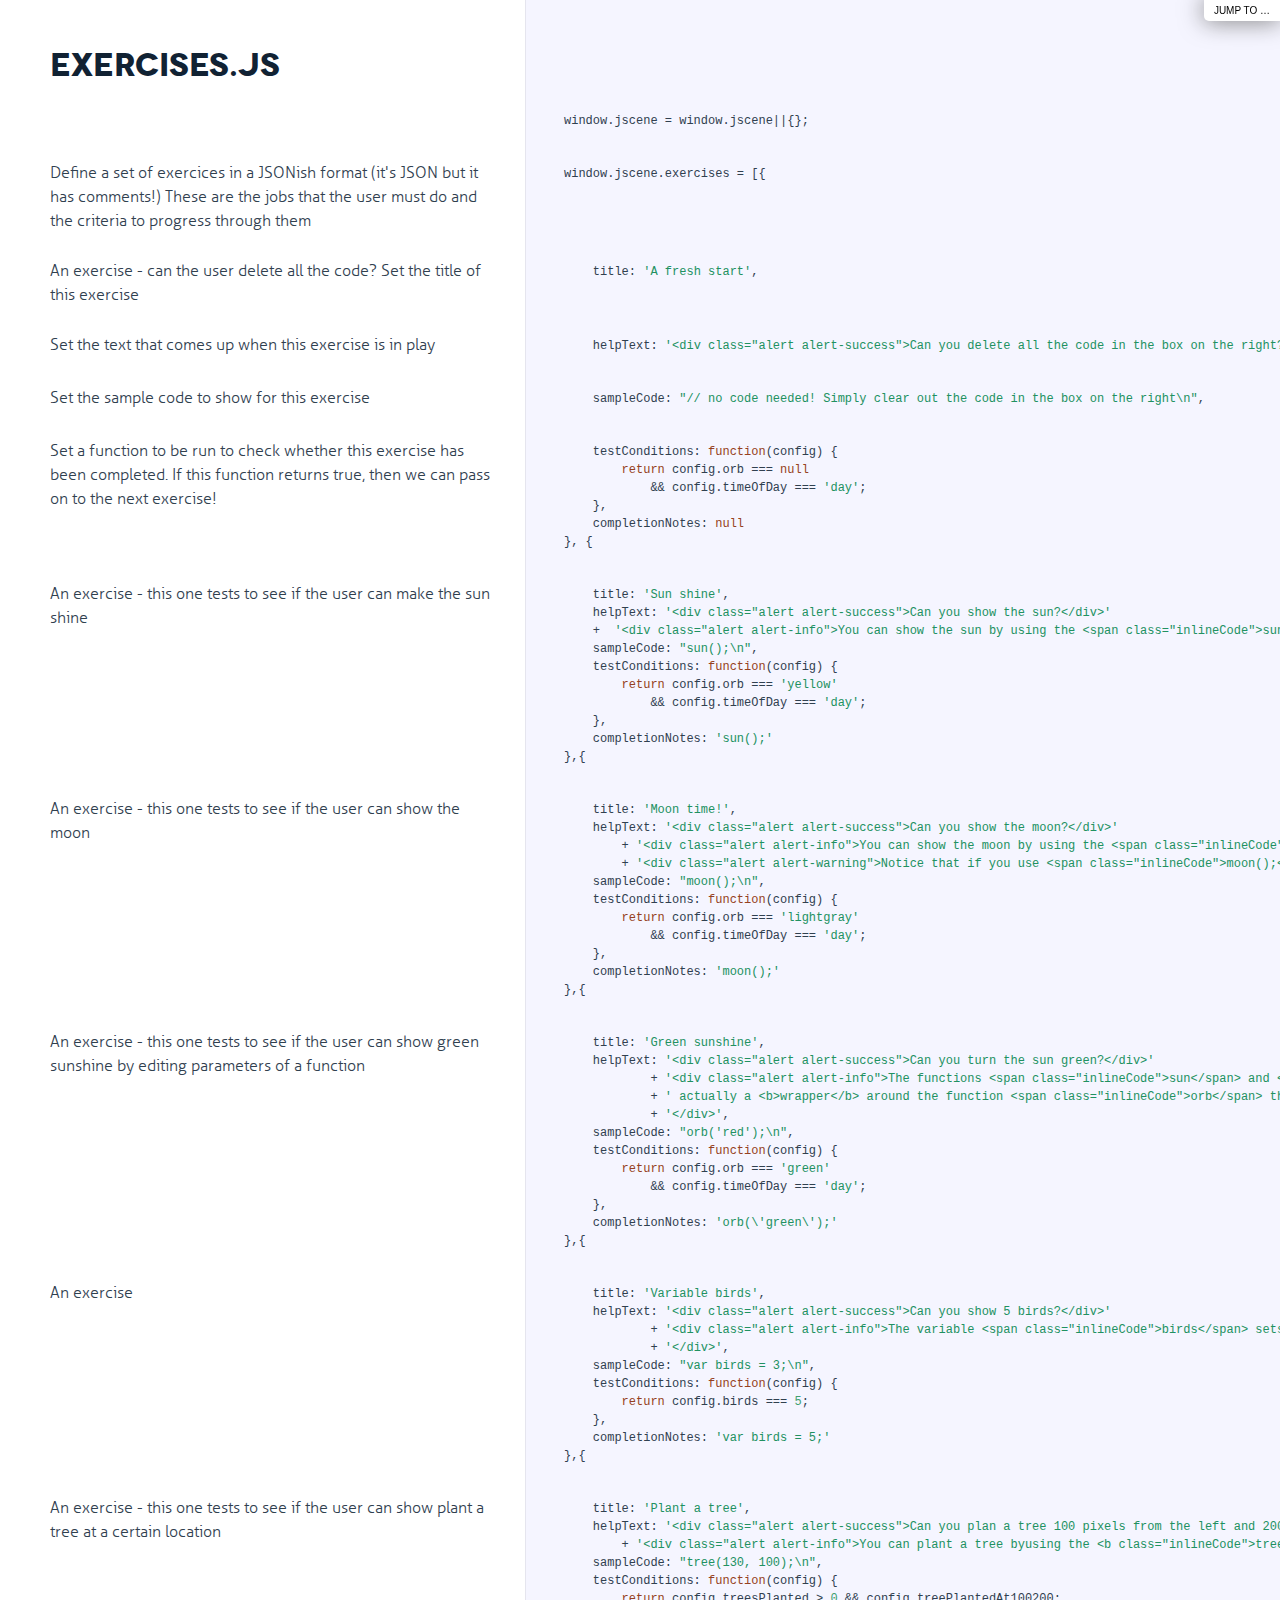
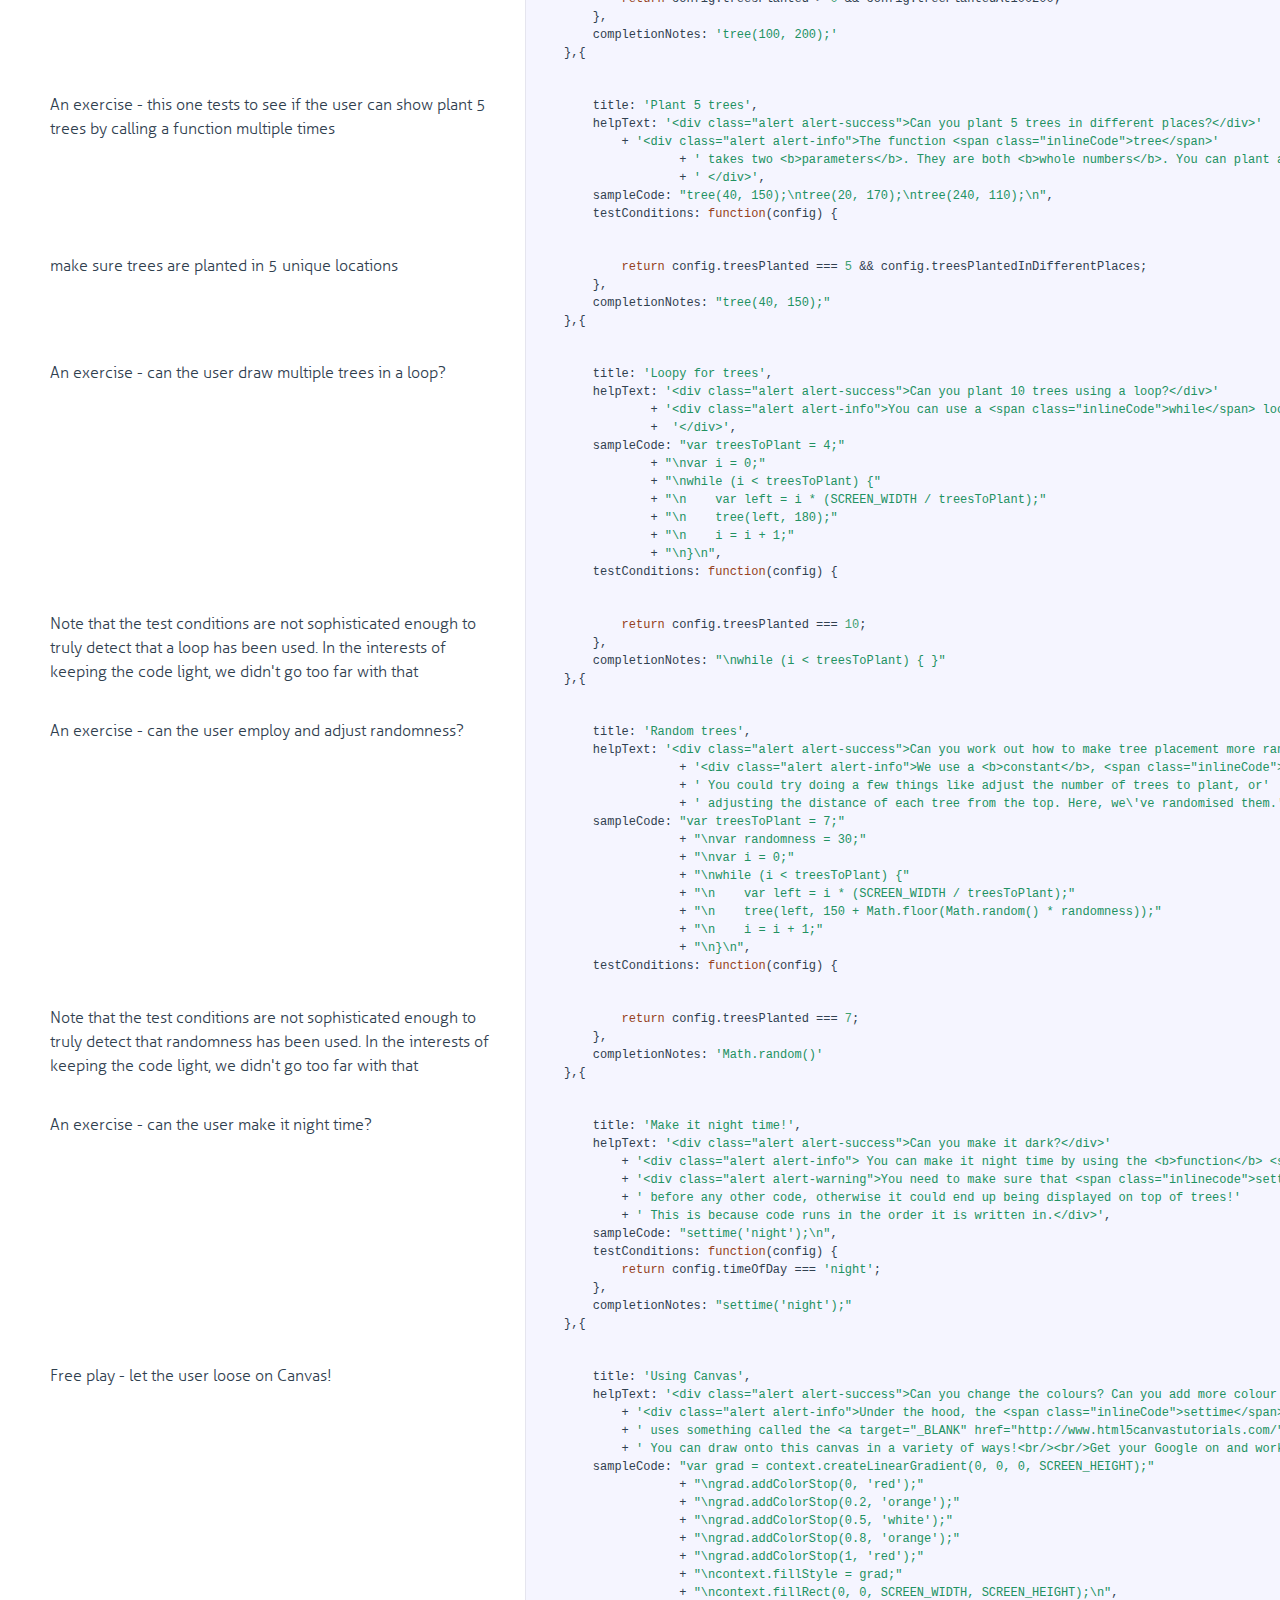
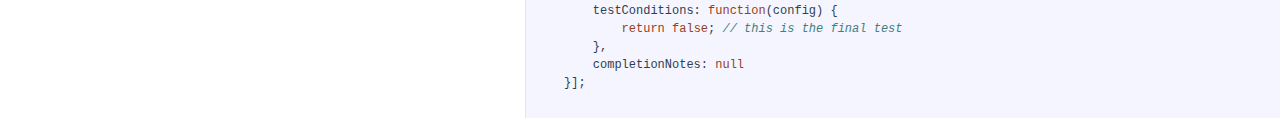
==== commit 6a3185c5: "Resetting value of i as earlier loop can remain in the editor" ====
--- a/docs/exercises.html
+++ b/docs/exercises.html
@@ -371,6 +371,7 @@
                 + <span class="string">' adjusting the distance of each tree from the top. Here, we\'ve randomised them.'</span>,
     sampleCode: <span class="string">"var treesToPlant = 7;"</span>
                 + <span class="string">"\nvar randomness = 30;"</span>
+		+ <span class="string">"\nvar i = 0;"</span>
                 + <span class="string">"\nwhile (i &lt; treesToPlant) {"</span>
                 + <span class="string">"\n    var left = i * (SCREEN_WIDTH / treesToPlant);"</span>
                 + <span class="string">"\n    tree(left, 150 + Math.floor(Math.random() * randomness));"</span>
